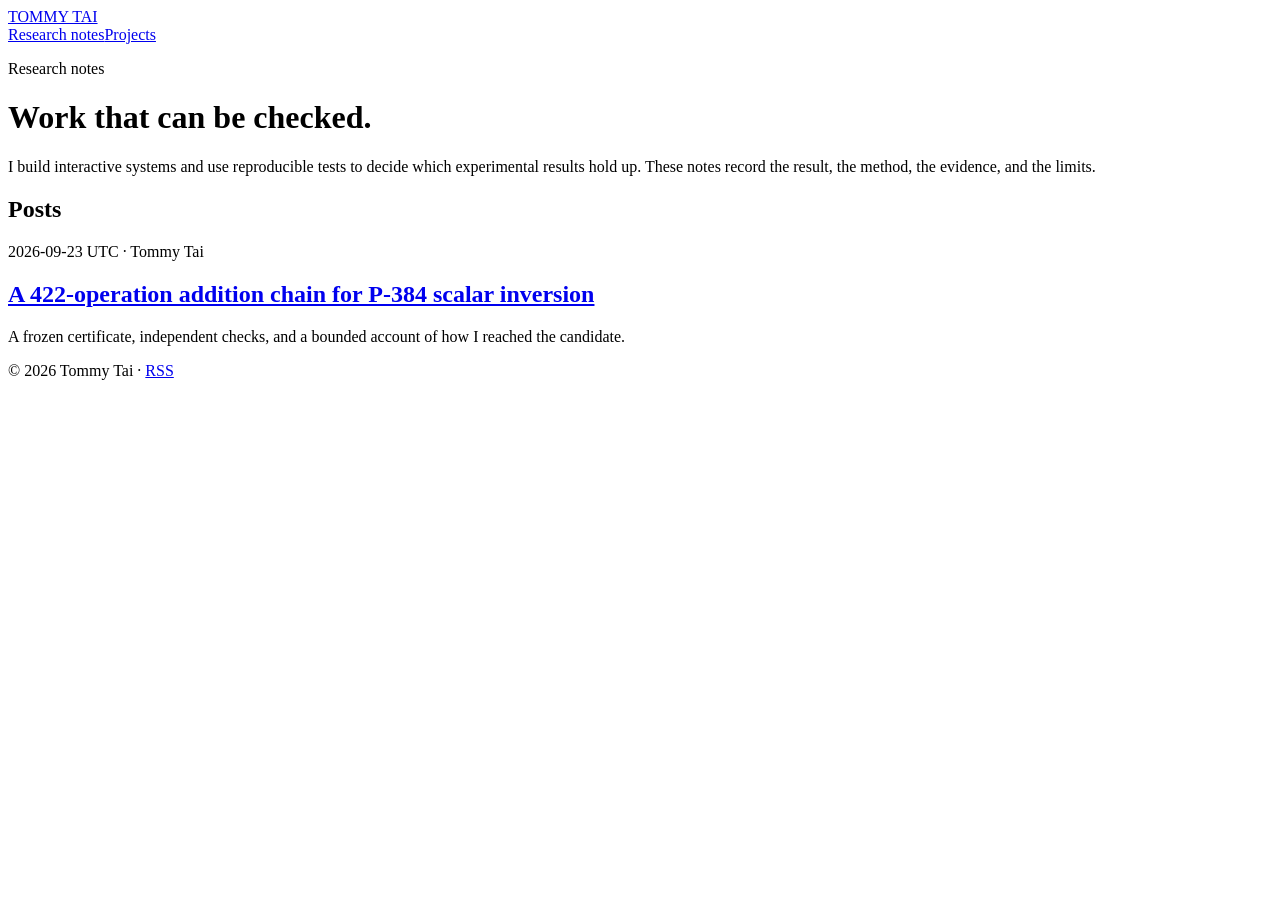
==== site/index.html @ 73e64086 "Publish Tommy Tai P-384 research note site source" ====
<!doctype html>
<html lang="en">
<head>
  <meta charset="utf-8">
  <meta name="viewport" content="width=device-width, initial-scale=1">
  <title>Tommy Tai — research notes</title>
  <meta name="description" content="Dated research notes and reproducible work by Tommy Tai.">
  <meta property="og:type" content="website">
  <meta property="og:title" content="Tommy Tai — research notes">
  <meta property="og:description" content="Dated research notes and reproducible work by Tommy Tai.">
  <meta property="og:url" content="https://tommytai.dev/">
  <meta name="twitter:card" content="summary">
  <link rel="canonical" href="https://tommytai.dev/">
  <link rel="alternate" type="application/rss+xml" title="Tommy Tai research notes" href="/feed.xml">
  <link rel="stylesheet" href="/style.css">
</head>
<body>
  <header>
    <a class="site-name" href="/">TOMMY TAI</a>
    <nav aria-label="Main navigation"><a href="/">Research notes</a><a href="https://github.com/TTaoGaming/portfolio">Projects</a></nav>
  </header>
  <main>
    <p class="eyebrow">Research notes</p>
    <h1>Work that can be checked.</h1>
    <p class="lede">I build interactive systems and use reproducible tests to decide which experimental results hold up. These notes record the result, the method, the evidence, and the limits.</p>
    <section aria-labelledby="posts-heading">
      <h2 id="posts-heading">Posts</h2>
      <article class="post-card">
        <p class="meta"><time datetime="2026-09-23">2026-09-23 UTC</time> · Tommy Tai</p>
        <h2><a href="/posts/p384-422/">A 422-operation addition chain for P-384 scalar inversion</a></h2>
        <p>A frozen certificate, independent checks, and a bounded account of how I reached the candidate.</p>
      </article>
    </section>
  </main>
  <footer><p class="small">© 2026 Tommy Tai · <a href="/feed.xml">RSS</a></p></footer>
</body>
</html>
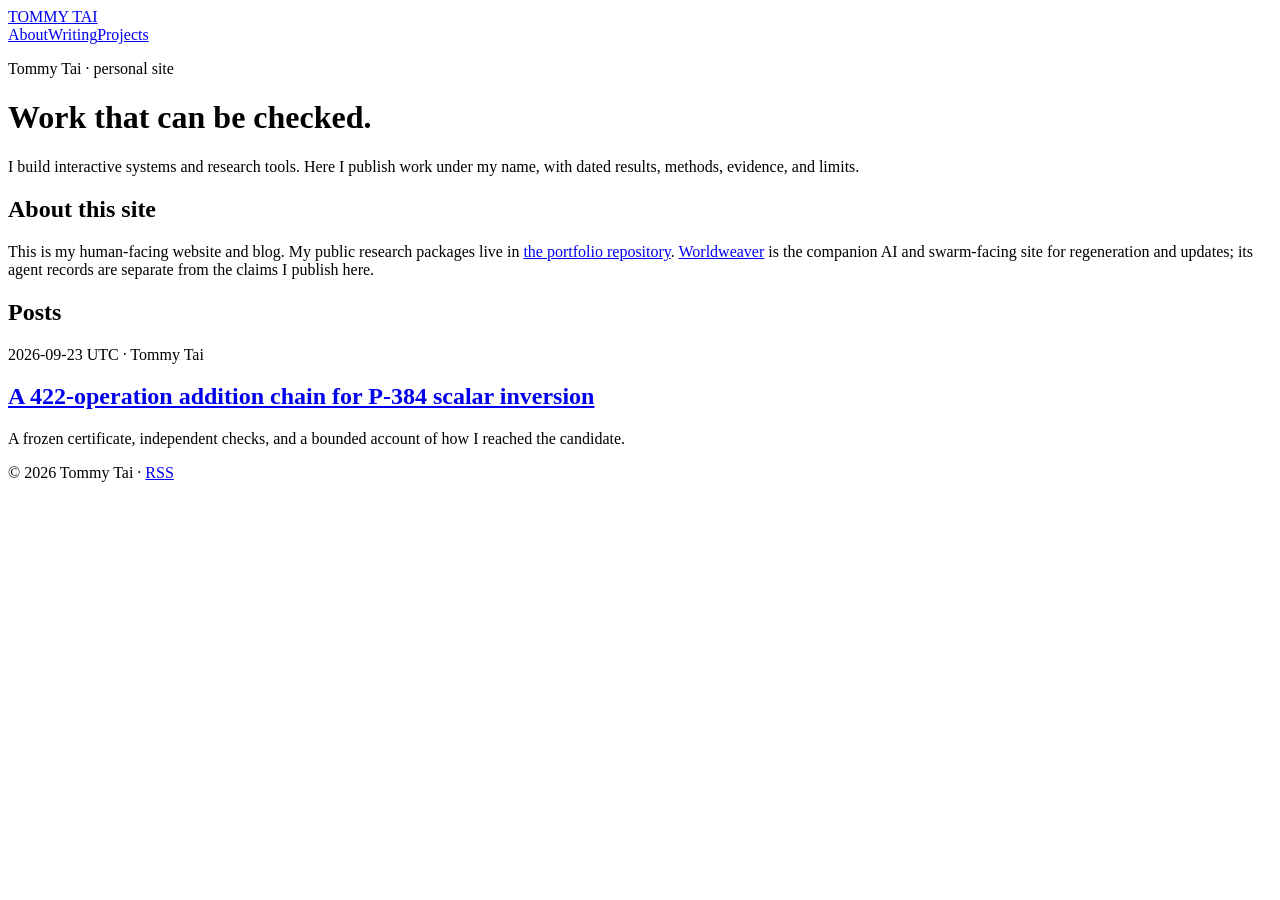
==== commit ed3948fc: "Clarify human and AI site roles" ====
--- a/site/index.html
+++ b/site/index.html
@@ -3,11 +3,11 @@
 <head>
   <meta charset="utf-8">
   <meta name="viewport" content="width=device-width, initial-scale=1">
-  <title>Tommy Tai — research notes</title>
-  <meta name="description" content="Dated research notes and reproducible work by Tommy Tai.">
+  <title>Tommy Tai — research and projects</title>
+  <meta name="description" content="The personal website and dated research notes of Tommy Tai.">
   <meta property="og:type" content="website">
-  <meta property="og:title" content="Tommy Tai — research notes">
-  <meta property="og:description" content="Dated research notes and reproducible work by Tommy Tai.">
+  <meta property="og:title" content="Tommy Tai — research and projects">
+  <meta property="og:description" content="The personal website and dated research notes of Tommy Tai.">
   <meta property="og:url" content="https://tommytai.dev/">
   <meta name="twitter:card" content="summary">
   <link rel="canonical" href="https://tommytai.dev/">
@@ -17,12 +17,16 @@
 <body>
   <header>
     <a class="site-name" href="/">TOMMY TAI</a>
-    <nav aria-label="Main navigation"><a href="/">Research notes</a><a href="https://github.com/TTaoGaming/portfolio">Projects</a></nav>
+    <nav aria-label="Main navigation"><a href="#about">About</a><a href="#posts-heading">Writing</a><a href="https://github.com/TTaoGaming/portfolio">Projects</a></nav>
   </header>
   <main>
-    <p class="eyebrow">Research notes</p>
+    <p class="eyebrow">Tommy Tai · personal site</p>
     <h1>Work that can be checked.</h1>
-    <p class="lede">I build interactive systems and use reproducible tests to decide which experimental results hold up. These notes record the result, the method, the evidence, and the limits.</p>
+    <p class="lede">I build interactive systems and research tools. Here I publish work under my name, with dated results, methods, evidence, and limits.</p>
+    <section id="about" aria-labelledby="about-heading">
+      <h2 id="about-heading">About this site</h2>
+      <p>This is my human-facing website and blog. My public research packages live in <a href="https://github.com/TTaoGaming/portfolio">the portfolio repository</a>. <a href="https://worldweaver.dev/">Worldweaver</a> is the companion AI and swarm-facing site for regeneration and updates; its agent records are separate from the claims I publish here.</p>
+    </section>
     <section aria-labelledby="posts-heading">
       <h2 id="posts-heading">Posts</h2>
       <article class="post-card">
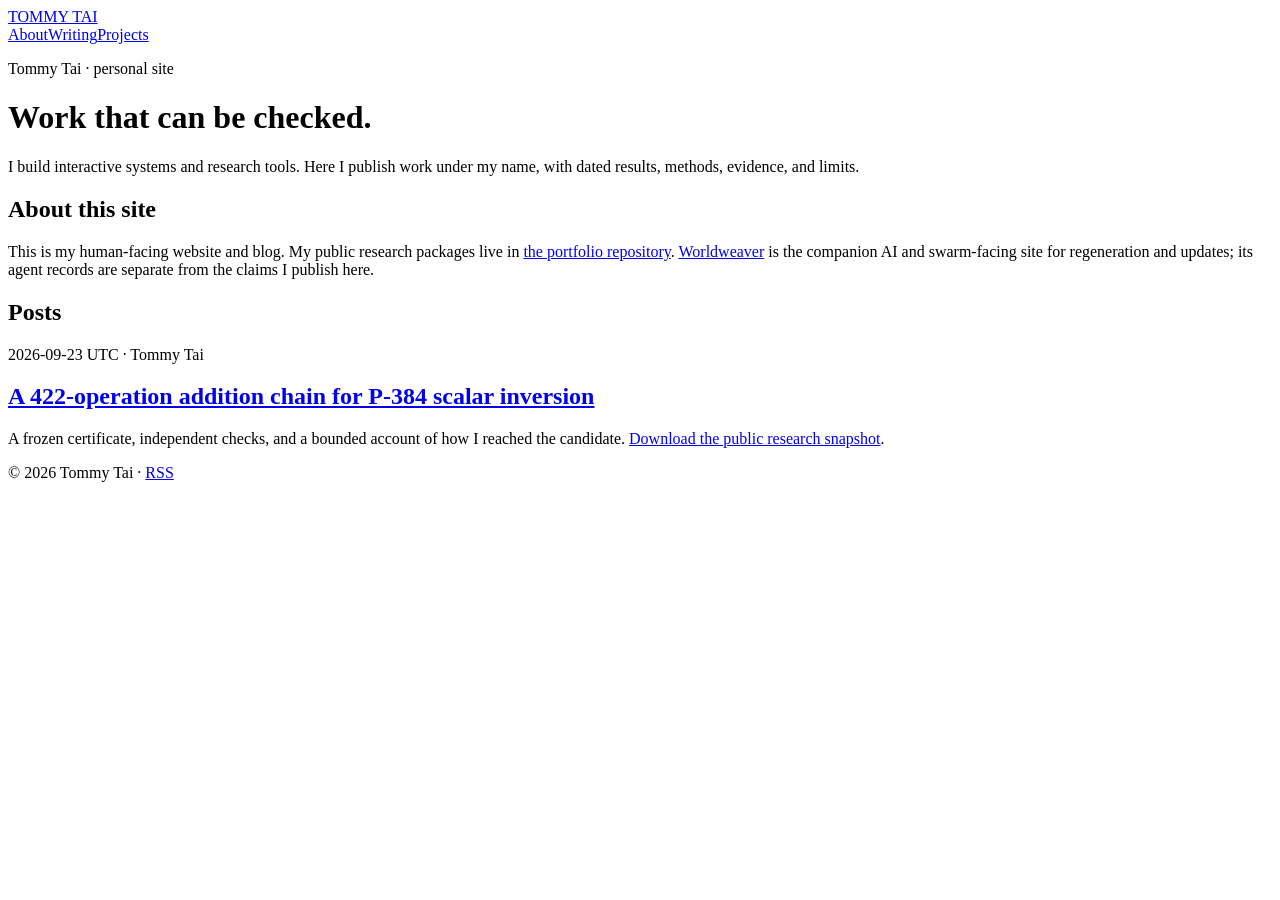
==== commit 4a8c5d6a: "Mirror public research snapshot on Cloudflare site" ====
--- a/site/index.html
+++ b/site/index.html
@@ -32,7 +32,7 @@
       <article class="post-card">
         <p class="meta"><time datetime="2026-09-23">2026-09-23 UTC</time> · Tommy Tai</p>
         <h2><a href="/posts/p384-422/">A 422-operation addition chain for P-384 scalar inversion</a></h2>
-        <p>A frozen certificate, independent checks, and a bounded account of how I reached the candidate.</p>
+        <p>A frozen certificate, independent checks, and a bounded account of how I reached the candidate. <a href="/releases/p384-422-public-snapshot-v1.json">Download the public research snapshot</a>.</p>
       </article>
     </section>
   </main>
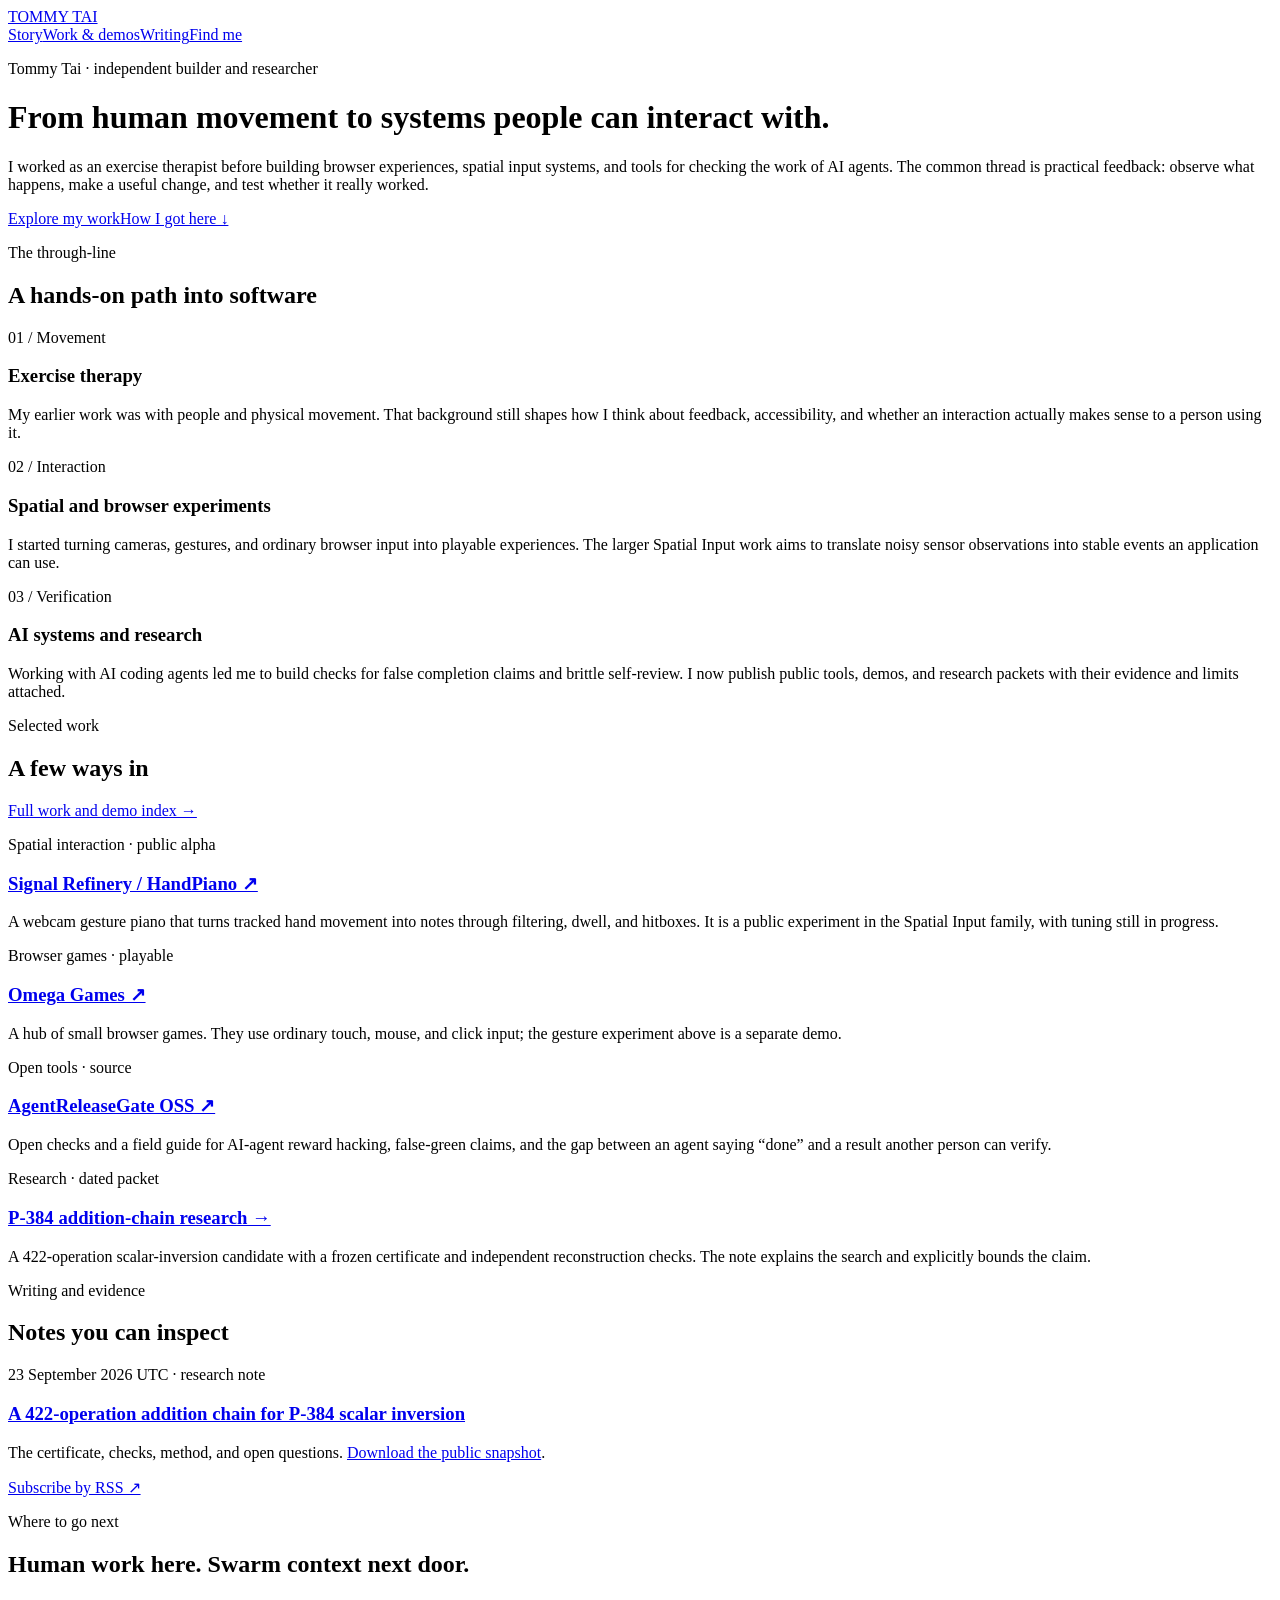
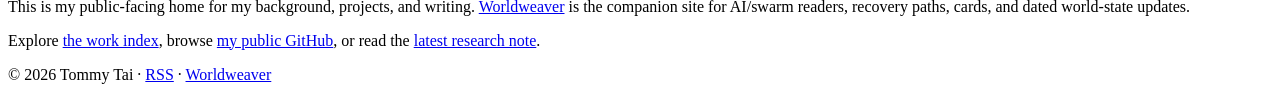
==== commit 4eca9d2c: "Build human portfolio landing and work index" ====
--- a/site/index.html
+++ b/site/index.html
@@ -3,39 +3,70 @@
 <head>
   <meta charset="utf-8">
   <meta name="viewport" content="width=device-width, initial-scale=1">
-  <title>Tommy Tai — research and projects</title>
-  <meta name="description" content="The personal website and dated research notes of Tommy Tai.">
-  <meta property="og:type" content="website">
-  <meta property="og:title" content="Tommy Tai — research and projects">
-  <meta property="og:description" content="The personal website and dated research notes of Tommy Tai.">
+  <title>Tommy Tai — movement, interactive systems, and research</title>
+  <meta name="description" content="Tommy Tai's portfolio: from exercise therapy to spatial interaction demos, browser projects, AI-agent reliability tools, and reproducible research.">
+  <meta property="og:type" content="profile">
+  <meta property="og:title" content="Tommy Tai — movement, interactive systems, and research">
+  <meta property="og:description" content="A human introduction to Tommy Tai's work, public demos, and dated research.">
   <meta property="og:url" content="https://tommytai.dev/">
   <meta name="twitter:card" content="summary">
+  <link rel="icon" href="/favicon.svg" type="image/svg+xml">
   <link rel="canonical" href="https://tommytai.dev/">
   <link rel="alternate" type="application/rss+xml" title="Tommy Tai research notes" href="/feed.xml">
   <link rel="stylesheet" href="/style.css">
+  <script type="application/ld+json">{"@context":"https://schema.org","@type":"Person","name":"Tommy Tai","url":"https://tommytai.dev/","sameAs":["https://github.com/TTaoGaming"]}</script>
 </head>
 <body>
-  <header>
+  <header class="site-header">
     <a class="site-name" href="/">TOMMY TAI</a>
-    <nav aria-label="Main navigation"><a href="#about">About</a><a href="#posts-heading">Writing</a><a href="https://github.com/TTaoGaming/portfolio">Projects</a></nav>
+    <nav aria-label="Main navigation"><a href="#story">Story</a><a href="/work/">Work &amp; demos</a><a href="#writing">Writing</a><a href="#connect">Find me</a></nav>
   </header>
   <main>
-    <p class="eyebrow">Tommy Tai · personal site</p>
-    <h1>Work that can be checked.</h1>
-    <p class="lede">I build interactive systems and research tools. Here I publish work under my name, with dated results, methods, evidence, and limits.</p>
-    <section id="about" aria-labelledby="about-heading">
-      <h2 id="about-heading">About this site</h2>
-      <p>This is my human-facing website and blog. My public research packages live in <a href="https://github.com/TTaoGaming/portfolio">the portfolio repository</a>. <a href="https://worldweaver.dev/">Worldweaver</a> is the companion AI and swarm-facing site for regeneration and updates; its agent records are separate from the claims I publish here.</p>
+    <div class="hero">
+      <p class="eyebrow">Tommy Tai · independent builder and researcher</p>
+      <h1>From human movement to systems people can interact with.</h1>
+      <p class="lede">I worked as an exercise therapist before building browser experiences, spatial input systems, and tools for checking the work of AI agents. The common thread is practical feedback: observe what happens, make a useful change, and test whether it really worked.</p>
+      <div class="hero-actions"><a class="button" href="/work/">Explore my work</a><a class="text-link" href="#story">How I got here ↓</a></div>
+    </div>
+
+    <section id="story" class="section" aria-labelledby="story-heading">
+      <p class="eyebrow">The through-line</p>
+      <h2 id="story-heading">A hands-on path into software</h2>
+      <div class="story-grid">
+        <div><span class="step">01 / Movement</span><h3>Exercise therapy</h3><p>My earlier work was with people and physical movement. That background still shapes how I think about feedback, accessibility, and whether an interaction actually makes sense to a person using it.</p></div>
+        <div><span class="step">02 / Interaction</span><h3>Spatial and browser experiments</h3><p>I started turning cameras, gestures, and ordinary browser input into playable experiences. The larger Spatial Input work aims to translate noisy sensor observations into stable events an application can use.</p></div>
+        <div><span class="step">03 / Verification</span><h3>AI systems and research</h3><p>Working with AI coding agents led me to build checks for false completion claims and brittle self-review. I now publish public tools, demos, and research packets with their evidence and limits attached.</p></div>
+      </div>
     </section>
-    <section aria-labelledby="posts-heading">
-      <h2 id="posts-heading">Posts</h2>
+
+    <section id="featured" class="section" aria-labelledby="featured-heading">
+      <div class="section-heading"><div><p class="eyebrow">Selected work</p><h2 id="featured-heading">A few ways in</h2></div><a class="text-link" href="/work/">Full work and demo index →</a></div>
+      <div class="work-grid">
+        <article class="work-card"><p class="work-kind">Spatial interaction · public alpha</p><h3><a href="https://demo01-handpiano.pages.dev/">Signal Refinery / HandPiano ↗</a></h3><p>A webcam gesture piano that turns tracked hand movement into notes through filtering, dwell, and hitboxes. It is a public experiment in the Spatial Input family, with tuning still in progress.</p></article>
+        <article class="work-card"><p class="work-kind">Browser games · playable</p><h3><a href="https://hfo-games.pages.dev/">Omega Games ↗</a></h3><p>A hub of small browser games. They use ordinary touch, mouse, and click input; the gesture experiment above is a separate demo.</p></article>
+        <article class="work-card"><p class="work-kind">Open tools · source</p><h3><a href="https://github.com/TTaoGaming/agentreleasegate-oss">AgentReleaseGate OSS ↗</a></h3><p>Open checks and a field guide for AI-agent reward hacking, false-green claims, and the gap between an agent saying “done” and a result another person can verify.</p></article>
+        <article class="work-card"><p class="work-kind">Research · dated packet</p><h3><a href="/posts/p384-422/">P-384 addition-chain research →</a></h3><p>A 422-operation scalar-inversion candidate with a frozen certificate and independent reconstruction checks. The note explains the search and explicitly bounds the claim.</p></article>
+      </div>
+    </section>
+
+    <section id="writing" class="section" aria-labelledby="writing-heading">
+      <p class="eyebrow">Writing and evidence</p>
+      <h2 id="writing-heading">Notes you can inspect</h2>
       <article class="post-card">
-        <p class="meta"><time datetime="2026-09-23">2026-09-23 UTC</time> · Tommy Tai</p>
-        <h2><a href="/posts/p384-422/">A 422-operation addition chain for P-384 scalar inversion</a></h2>
-        <p>A frozen certificate, independent checks, and a bounded account of how I reached the candidate. <a href="/releases/p384-422-public-snapshot-v1.json">Download the public research snapshot</a>.</p>
+        <p class="meta"><time datetime="2026-09-23">23 September 2026 UTC</time> · research note</p>
+        <h3><a href="/posts/p384-422/">A 422-operation addition chain for P-384 scalar inversion</a></h3>
+        <p>The certificate, checks, method, and open questions. <a href="/releases/p384-422-public-snapshot-v1.json">Download the public snapshot</a>.</p>
       </article>
+      <p class="small"><a href="/feed.xml">Subscribe by RSS ↗</a></p>
+    </section>
+
+    <section id="connect" class="section connect" aria-labelledby="connect-heading">
+      <p class="eyebrow">Where to go next</p>
+      <h2 id="connect-heading">Human work here. Swarm context next door.</h2>
+      <p>This is my public-facing home for my background, projects, and writing. <a href="https://worldweaver.dev/">Worldweaver</a> is the companion site for AI/swarm readers, recovery paths, cards, and dated world-state updates.</p>
+      <p>Explore <a href="/work/">the work index</a>, browse <a href="https://github.com/TTaoGaming">my public GitHub</a>, or read the <a href="/posts/p384-422/">latest research note</a>.</p>
     </section>
   </main>
-  <footer><p class="small">© 2026 Tommy Tai · <a href="/feed.xml">RSS</a></p></footer>
+  <footer><p class="small">© 2026 Tommy Tai · <a href="/feed.xml">RSS</a> · <a href="https://worldweaver.dev/">Worldweaver</a></p></footer>
 </body>
 </html>
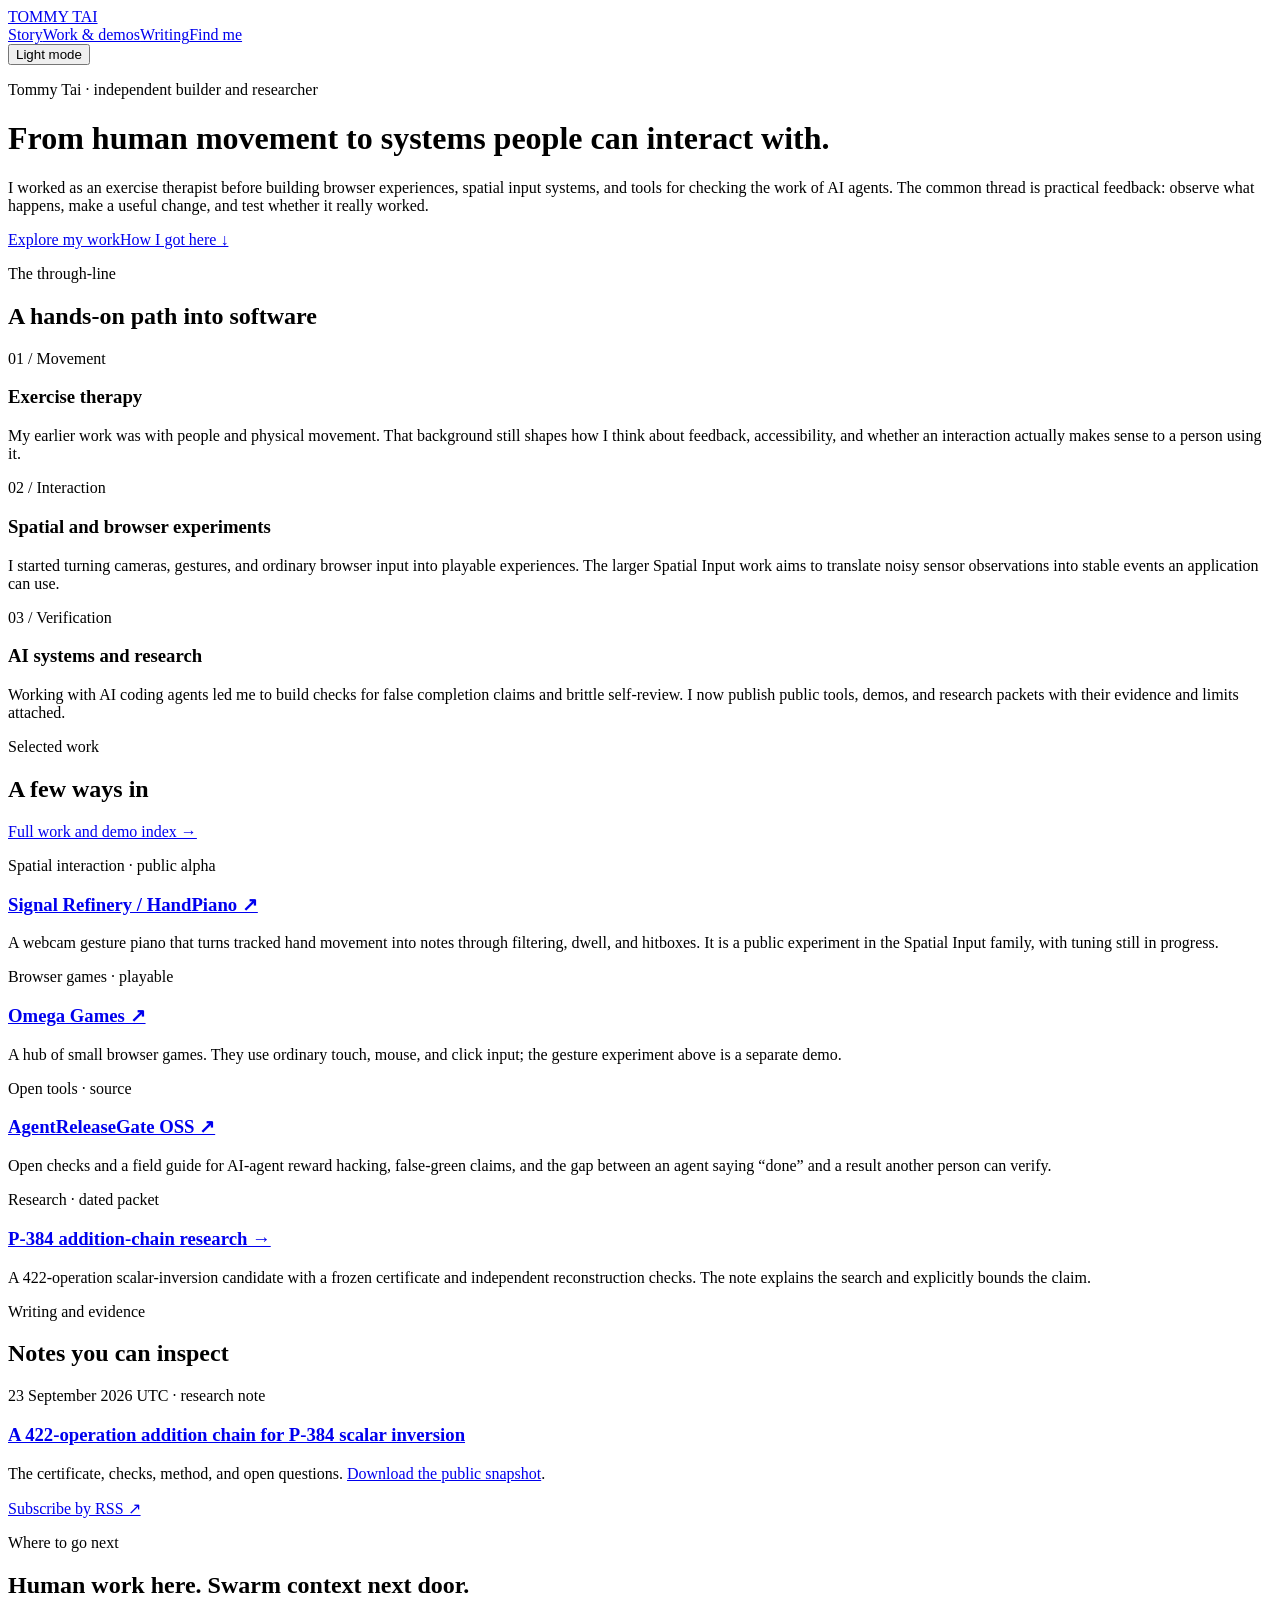
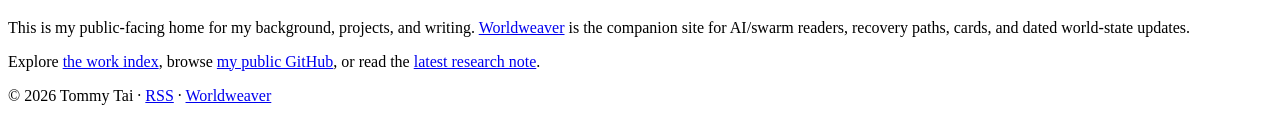
==== commit 4150c624: "Add dark crimson theme and persistent light mode to Tommy site" ====
--- a/site/index.html
+++ b/site/index.html
@@ -10,16 +10,19 @@
   <meta property="og:description" content="A human introduction to Tommy Tai's work, public demos, and dated research.">
   <meta property="og:url" content="https://tommytai.dev/">
   <meta name="twitter:card" content="summary">
+  <meta name="theme-color" content="#110d10">
   <link rel="icon" href="/favicon.svg" type="image/svg+xml">
   <link rel="canonical" href="https://tommytai.dev/">
   <link rel="alternate" type="application/rss+xml" title="Tommy Tai research notes" href="/feed.xml">
+  <script>try{document.documentElement.dataset.theme=localStorage.getItem('tommytai-theme')==='light'?'light':'dark'}catch{document.documentElement.dataset.theme='dark'}</script>
   <link rel="stylesheet" href="/style.css">
+  <script src="/theme.js" defer></script>
   <script type="application/ld+json">{"@context":"https://schema.org","@type":"Person","name":"Tommy Tai","url":"https://tommytai.dev/","sameAs":["https://github.com/TTaoGaming"]}</script>
 </head>
 <body>
   <header class="site-header">
     <a class="site-name" href="/">TOMMY TAI</a>
-    <nav aria-label="Main navigation"><a href="#story">Story</a><a href="/work/">Work &amp; demos</a><a href="#writing">Writing</a><a href="#connect">Find me</a></nav>
+    <div class="header-actions"><nav aria-label="Main navigation"><a href="#story">Story</a><a href="/work/">Work &amp; demos</a><a href="#writing">Writing</a><a href="#connect">Find me</a></nav><button class="theme-toggle" type="button" data-theme-toggle aria-label="Toggle color theme" aria-pressed="false">Light mode</button></div>
   </header>
   <main>
     <div class="hero">
